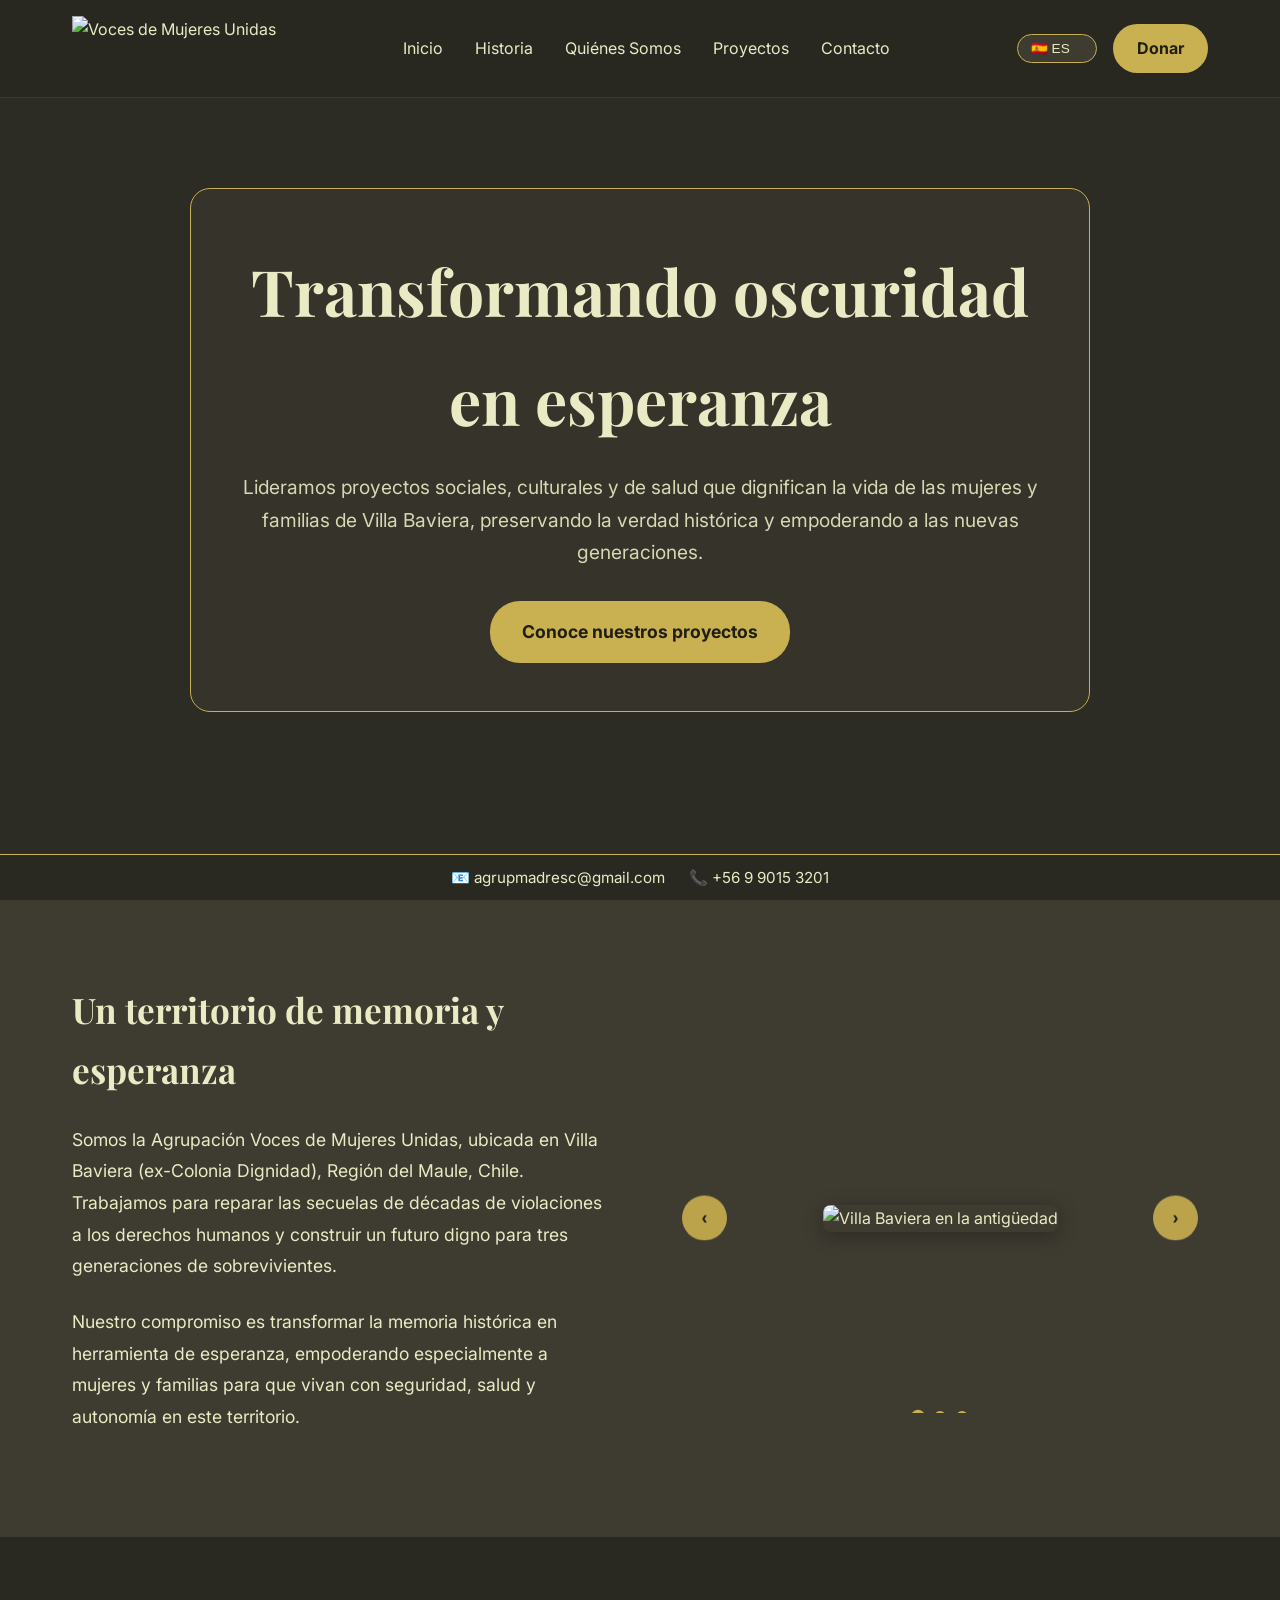
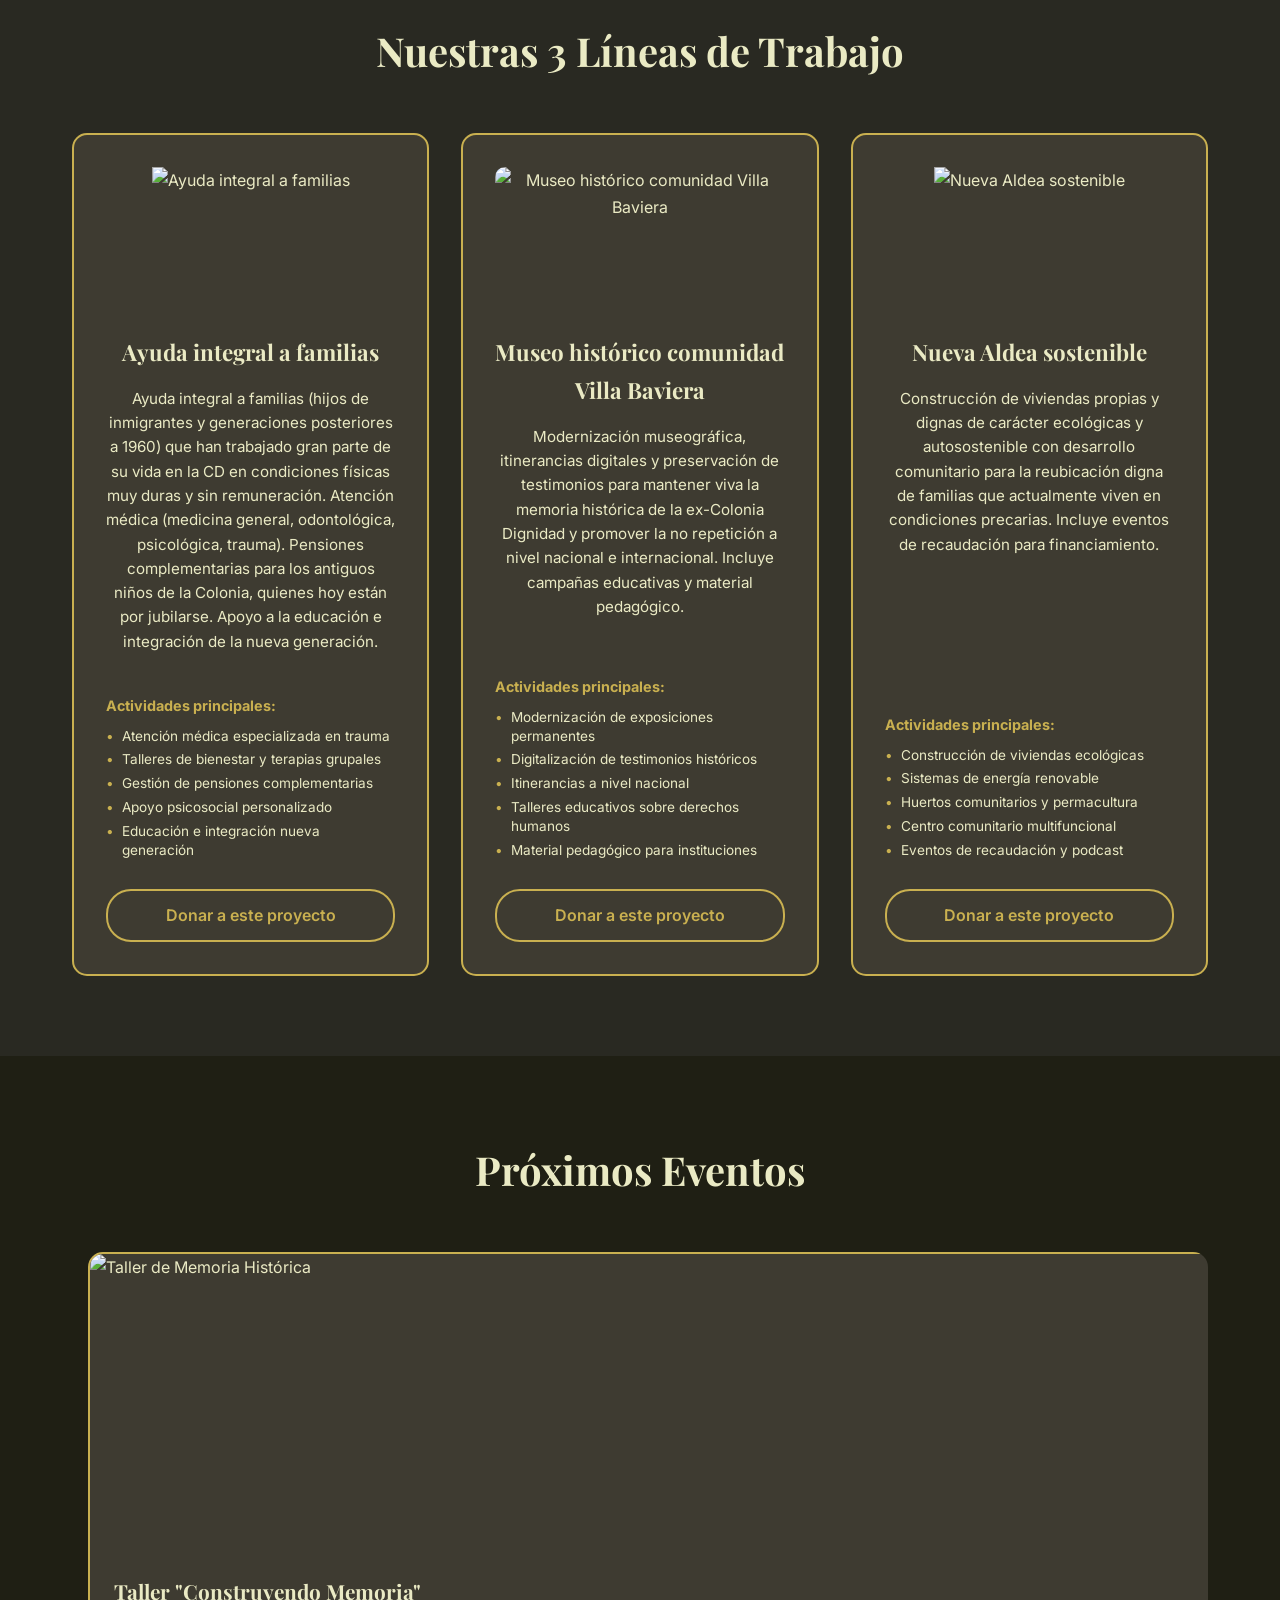
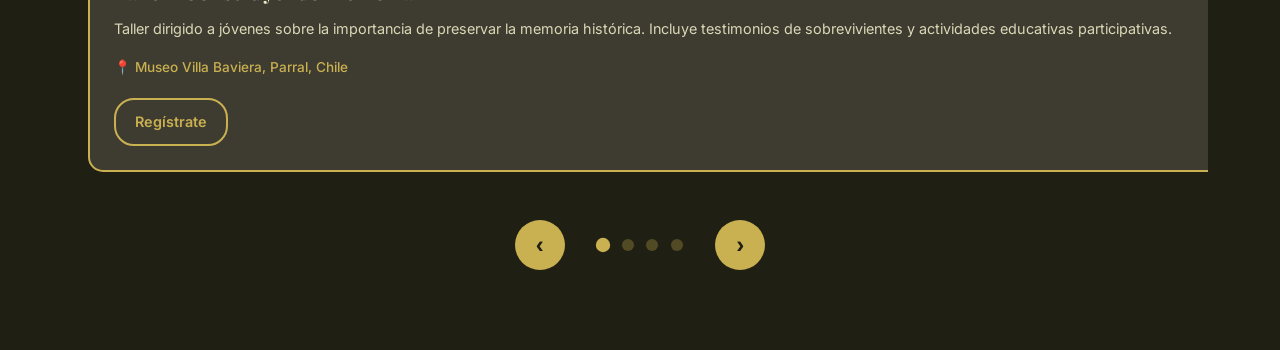
==== index.html @ d62553f4 "Add files via upload" ====
<!DOCTYPE html>
<html lang="es">
<head>
    <meta charset="UTF-8">
    <meta name="viewport" content="width=device-width, initial-scale=1.0">
    <title>Voces de Mujeres Unidas - Transformando oscuridad en esperanza</title>
    
    <!-- Google Fonts - ACTUALIZADO -->
    <link href="https://fonts.googleapis.com/css2?family=Playfair+Display:wght@400;600;700&family=Inter:wght@300;400;500;600;700&display=swap" rel="stylesheet">
    
    <style>
        /* ===== CONFIGURACIÓN DE COLORES DE LA MARCA ===== */
        :root {
            --primary-dark: #292922;
            --secondary-medium: #3E3B31;
            --accent-gold: #C9B050;
            --neutral-light: #EAEAC4;
            --neutral-dark: #1F1F14;
            --text-primary: #EAEAC4;
            --text-dark: #1F1F14;
            --font-heading: 'Playfair Display', serif;
            --font-body: 'Inter', system-ui, -apple-system, Segoe UI, Roboto, 'Helvetica Neue', Arial, sans-serif;
        }

        * {
            margin: 0;
            padding: 0;
            box-sizing: border-box;
        }

        /* ===== SUAVIZADO Y LEGIBILIDAD ===== */
        html {
            scroll-behavior: smooth;
            overflow-x: hidden;
            -webkit-font-smoothing: antialiased;
            -moz-osx-font-smoothing: grayscale;
            text-rendering: optimizeLegibility;
            font-kerning: normal;
        }

        body {
            font-family: var(--font-body);
            line-height: 1.7;
            color: var(--text-primary);
            background-color: var(--primary-dark);
            margin: 0;
            padding: 0;
            overflow-x: hidden;
            overflow-y: auto;
            font-feature-settings: "liga" 1, "calt" 1;
            font-variant-ligatures: common-ligatures contextual;
        }

        /* ===== HEADER FIJO ===== */
        .header {
            position: fixed;
            top: 0;
            left: 0;
            width: 100%;
            background: rgba(41, 41, 34, 0.95);
            backdrop-filter: blur(10px);
            z-index: 1000;
            padding: 1rem 0;
            border-bottom: 1px solid var(--secondary-medium);
        }

        .header-container {
            max-width: 1200px;
            margin: 0 auto;
            display: flex;
            justify-content: space-between;
            align-items: center;
            padding: 0 2rem;
        }

        .header-actions {
            display: flex;
            align-items: center;
            gap: 1rem;
        }

        .logo {
            height: 65px;
            width: auto;
            cursor: pointer;
            transition: transform 0.3s ease;
        }

        .logo:hover {
            transform: scale(1.05);
        }

        /* ===== MENÚ HAMBURGUESA ===== */
        .hamburger {
            display: none;
            background: var(--secondary-medium);
            color: var(--neutral-light);
            border: 1px solid var(--accent-gold);
            border-radius: 8px;
            width: 44px;
            height: 36px;
            font-size: 20px;
            line-height: 1;
            cursor: pointer;
            transition: all 0.3s ease;
        }

        .hamburger:hover {
            background: var(--accent-gold);
            color: var(--neutral-dark);
        }

        .nav-menu {
            display: flex;
            list-style: none;
            gap: 2rem;
        }

        .nav-link {
            color: var(--neutral-light);
            text-decoration: none;
            font-weight: 400;
            transition: color 0.3s ease;
        }

        .nav-link:hover {
            color: var(--accent-gold);
        }

        /* ===== SELECTOR DE IDIOMAS ===== */
        .language-selector {
            position: relative;
        }

        .language-dropdown {
            background: var(--secondary-medium);
            color: var(--neutral-light);
            border: 1px solid var(--accent-gold);
            border-radius: 15px;
            padding: 0.4rem 0.8rem;
            font-size: 0.85rem;
            font-weight: 500;
            cursor: pointer;
            transition: all 0.3s ease;
            appearance: none;
            min-width: 80px;
        }

        .language-dropdown:hover {
            background: var(--accent-gold);
            color: var(--neutral-dark);
        }

        .language-dropdown:focus {
            outline: none;
            box-shadow: 0 0 0 2px rgba(201, 176, 80, 0.3);
        }

        .language-dropdown option {
            background: var(--secondary-medium);
            color: var(--neutral-light);
            padding: 0.5rem;
        }

        .btn-donate {
            background: var(--accent-gold);
            color: var(--neutral-dark);
            padding: 0.7rem 1.5rem;
            border: none;
            border-radius: 25px;
            font-weight: 700;
            cursor: pointer;
            transition: all 0.3s ease;
            text-decoration: none;
            display: inline-block;
        }

        .btn-donate:hover {
            background: #B8A045;
            color: var(--neutral-dark);
            transform: translateY(-2px);
        }

        /* ===== HERO SECTION ===== */
        .hero {
            height: 100vh;
            min-height: 600px;
            background: linear-gradient(rgba(41, 41, 34, 0.3), rgba(41, 41, 34, 0.3)),
                        url('images/Fondo_Hero_Principal.jpg');
            background-size: cover;
            background-position: center;
            background-attachment: scroll;
            background-repeat: no-repeat;
            display: flex;
            align-items: center;
            justify-content: center;
            text-align: center;
            position: static;
            width: 100%;
        }

        .hero::before {
            content: '';
            position: absolute;
            top: 0;
            left: 0;
            right: 0;
            bottom: 0;
            background: rgba(62, 59, 49, 0.2);
            z-index: 1;
        }

        .hero-content {
            max-width: 900px;
            padding: 0 2rem;
            position: relative;
            z-index: 2;
            background: rgba(62, 59, 49, 0.5);
            border-radius: 20px;
            padding: 3rem 2rem;
            backdrop-filter: blur(5px);
            border: 1px solid var(--accent-gold);
        }

        .hero h1 {
            font-family: var(--font-heading);
            font-size: clamp(2.5rem, 6vw, 4rem);
            font-weight: 700;
            margin-bottom: 1rem;
            color: var(--text-primary);
        }

        .hero p {
            font-size: 1.2rem;
            margin-bottom: 2rem;
            opacity: 0.9;
        }

        .btn-primary {
            background: var(--accent-gold);
            color: var(--neutral-dark);
            padding: 1rem 2rem;
            border: none;
            border-radius: 30px;
            font-size: 1.1rem;
            font-weight: 700;
            cursor: pointer;
            transition: all 0.3s ease;
            text-decoration: none;
            display: inline-block;
        }

        .btn-primary:hover {
            background: #B8A045;
            color: var(--neutral-dark);
            transform: translateY(-3px);
        }

        /* ===== SECCIONES GENERALES ===== */
        .section {
            padding: 5rem 0;
            position: relative;
            z-index: 10;
        }

        .about {
            margin-top: 0;
            position: relative;
            z-index: 10;
            background: var(--secondary-medium);
        }

        .container {
            max-width: 1200px;
            margin: 0 auto;
            padding: 0 2rem;
        }

        .section-title {
            font-family: var(--font-heading);
            font-size: 2.5rem;
            text-align: center;
            margin-bottom: 3rem;
            color: var(--text-primary);
        }

        .about-content {
            display: grid;
            grid-template-columns: 1fr 1fr;
            gap: 4rem;
            align-items: center;
        }

        .about-text h2 {
            font-family: var(--font-heading);
            font-size: 2.2rem;
            margin-bottom: 1.5rem;
            color: var(--neutral-light);
        }

        .about-text p {
            font-size: 1.1rem;
            line-height: 1.8;
            margin-bottom: 1.5rem;
            color: var(--neutral-light);
        }

        .about-image {
            border-radius: 15px;
            overflow: hidden;
        }

        .about-image img {
            width: auto;
            max-width: 100%;
            height: auto;
            max-height: 400px;
            object-fit: contain;
            display: block;
            margin: 0 auto;
            transition: opacity 0.2s ease;
        }

        /* ===== CARRUSEL ABOUT - CORREGIDO PARA MOSTRAR IMÁGENES COMPLETAS ===== */
        .about-carousel {
            position: relative;
            border-radius: 15px;
            /* CAMBIO CRÍTICO: Removemos overflow hidden para evitar cortes */
            overflow: visible;
            display: flex;
            align-items: center;
            justify-content: center;
            /* Añadimos altura mínima flexible */
            min-height: 350px;
            /* Añadimos padding para dar espacio a los controles */
            padding: 20px 60px;
        }

        .about-track {
            display: flex;
            width: 300%;
            transition: transform 0.6s ease;
            /* Aseguramos que el track tenga altura suficiente */
            min-height: 350px;
            align-items: center;
        }

        .about-slide {
            flex: 0 0 100%;
            display: flex;
            align-items: center;
            justify-content: center;
            /* Altura flexible para el contenido */
            min-height: 350px;
        }

        .about-slide img {
            width: auto;
            max-width: 100%;
            height: auto;
            /* CAMBIO CRÍTICO: Aumentamos max-height para imágenes más grandes */
            max-height: 500px;
            /* Mantenemos object-fit contain para mostrar imagen completa */
            object-fit: contain;
            display: block;
            margin: 0 auto;
            /* Añadimos sombra sutil para mejor definición */
            box-shadow: 0 4px 20px rgba(0, 0, 0, 0.3);
            border-radius: 8px;
        }

        .about-prev, .about-next {
            position: absolute;
            top: 50%;
            transform: translateY(-50%);
            background: rgba(201, 176, 80, 0.9);
            color: var(--neutral-dark);
            border: none;
            width: 45px;
            height: 45px;
            border-radius: 50%;
            cursor: pointer;
            display: flex;
            align-items: center;
            justify-content: center;
            backdrop-filter: blur(5px);
            font-size: 18px;
            font-weight: 700;
            z-index: 10;
            transition: all 0.3s ease;
        }

        .about-prev:hover, .about-next:hover {
            background: var(--accent-gold);
            transform: translateY(-50%) scale(1.1);
        }

        .about-prev { 
            left: 10px; 
        }
        
        .about-next { 
            right: 10px; 
        }

        .about-dots {
            position: absolute;
            bottom: -10px;
            left: 50%;
            transform: translateX(-50%);
            display: flex;
            gap: 10px;
            z-index: 10;
        }

        .about-dots button {
            width: 12px;
            height: 12px;
            border-radius: 50%;
            border: 2px solid var(--accent-gold);
            background: rgba(255, 255, 255, 0.3);
            cursor: pointer;
            padding: 0;
            transition: all 0.3s ease;
        }

        .about-dots button.active {
            background: var(--accent-gold);
            transform: scale(1.2);
        }

        /* ===== SECCIÓN PROYECTOS - ACTUALIZADA ===== */
        .projects-grid {
            display: grid;
            grid-template-columns: repeat(auto-fit, minmax(350px, 1fr));
            gap: 2rem;
            margin-top: 2rem;
        }

        .project-card {
            background: var(--secondary-medium);
            padding: 2rem;
            border-radius: 15px;
            text-align: center;
            transition: all 0.3s ease;
            border: 2px solid var(--accent-gold);
            position: relative;
            display: flex;
            flex-direction: column;
        }

        .project-card:hover {
            transform: translateY(-5px);
            background: var(--accent-gold);
            color: var(--neutral-dark);
        }

        .project-icon {
            width: 100%;
            height: 150px;
            margin-bottom: 1rem;
            border-radius: 10px;
            overflow: hidden;
            transition: transform 0.3s ease;
        }

        .project-icon img {
            width: 100%;
            height: 100%;
            object-fit: cover;
            transition: transform 0.3s ease;
        }

        .project-card:hover .project-icon img {
            transform: scale(1.1);
        }

        .project-card h3 {
            font-family: var(--font-heading);
            font-size: 1.4rem;
            margin-bottom: 1rem;
            color: var(--neutral-light);
            transition: color 0.3s ease;
        }

        .project-card:hover h3 {
            color: var(--neutral-dark);
        }

        .project-card p {
            font-size: 0.95rem;
            line-height: 1.6;
            color: var(--neutral-light);
            transition: color 0.3s ease;
            margin-bottom: 1.5rem;
            flex-grow: 1;
        }

        .project-card:hover p {
            color: var(--neutral-dark);
        }

        /* ===== NÚMEROS DE IMPACTO ===== */
        .project-stats {
            display: grid;
            grid-template-columns: repeat(2, 1fr);
            gap: 1rem;
            margin: 1.5rem 0;
            padding: 1rem;
            background: rgba(201, 176, 80, 0.1);
            border-radius: 10px;
            border: 1px solid rgba(201, 176, 80, 0.3);
        }

        .project-card:hover .project-stats {
            background: rgba(31, 31, 20, 0.1);
            border-color: var(--neutral-dark);
        }

        .stat-item {
            text-align: center;
        }

        .stat-number {
            font-family: var(--font-heading);
            font-size: 1.8rem;
            font-weight: 700;
            color: var(--accent-gold);
            display: block;
            transition: color 0.3s ease;
        }

        .project-card:hover .stat-number {
            color: var(--neutral-dark);
        }

        .stat-label {
            font-size: 0.8rem;
            opacity: 0.9;
            margin-top: 0.2rem;
            transition: color 0.3s ease;
        }

        .project-card:hover .stat-label {
            color: var(--neutral-dark);
        }

        /* ===== ACTIVIDADES PRINCIPALES ===== */
        .project-activities {
            margin: 1rem 0 1.5rem 0;
            text-align: left;
        }

        .activities-title {
            font-weight: 700;
            font-size: 0.9rem;
            color: var(--accent-gold);
            margin-bottom: 0.5rem;
            transition: color 0.3s ease;
        }

        .project-card:hover .activities-title {
            color: var(--neutral-dark);
        }

        .activities-list {
            list-style: none;
            padding: 0;
        }

        .activities-list li {
            font-size: 0.85rem;
            margin-bottom: 0.3rem;
            padding-left: 1rem;
            position: relative;
            line-height: 1.4;
            transition: color 0.3s ease;
        }

        .activities-list li::before {
            content: "•";
            color: var(--accent-gold);
            position: absolute;
            left: 0;
            transition: color 0.3s ease;
        }

        .project-card:hover .activities-list li::before {
            color: var(--neutral-dark);
        }

        .project-card:hover .activities-list li {
            color: var(--neutral-dark);
        }

        .project-donate {
            background: transparent;
            border: 2px solid var(--accent-gold);
            color: var(--accent-gold);
            padding: 0.7rem 1.5rem;
            border-radius: 25px;
            font-weight: 600;
            cursor: pointer;
            transition: all 0.3s ease;
            text-decoration: none;
            display: inline-block;
            margin-top: auto;
        }

        .project-card:hover .project-donate {
            background: var(--neutral-dark);
            border-color: var(--neutral-dark);
            color: var(--neutral-light);
        }

        /* ===== SECCIÓN PRÓXIMOS EVENTOS ===== */
        .events {
            background: var(--neutral-dark);
            position: relative;
            overflow: hidden;
        }

        .events-carousel {
            position: relative;
            max-width: 100%;
            overflow: hidden;
            border-radius: 15px;
        }

        .events-track {
            display: flex;
            transition: transform 0.5s ease;
            width: 400%;
        }

        .event-card {
            flex: 0 0 25%;
            background: var(--secondary-medium);
            margin: 0 1rem;
            border-radius: 15px;
            overflow: hidden;
            border: 2px solid var(--accent-gold);
            transition: all 0.3s ease;
        }

        .event-card:hover {
            transform: translateY(-5px);
            box-shadow: 0 10px 30px rgba(201, 176, 80, 0.3);
        }

        .event-image {
            height: 300px;
            overflow: hidden;
            position: relative;
        }

        .event-image img {
            width: 100%;
            height: 100%;
            object-fit: cover;
            transition: transform 0.3s ease;
        }

        .event-card:hover .event-image img {
            transform: scale(1.05);
        }

        .event-content {
            padding: 1.5rem;
        }

        .event-date {
            background: var(--accent-gold);
            color: var(--neutral-dark);
            padding: 0.3rem 0.8rem;
            border-radius: 20px;
            font-size: 0.8rem;
            font-weight: 600;
            display: none;
            margin-bottom: 1rem;
        }

        .event-title {
            font-family: var(--font-heading);
            font-size: 1.3rem;
            color: var(--neutral-light);
            margin-bottom: 0.8rem;
            line-height: 1.3;
        }

        .event-description {
            font-size: 0.9rem;
            color: var(--neutral-light);
            line-height: 1.5;
            margin-bottom: 1rem;
            opacity: 0.9;
        }

        .event-location {
            font-size: 0.85rem;
            color: var(--accent-gold);
            margin-bottom: 1.2rem;
            font-weight: 500;
        }

        .btn-secondary {
            background: transparent;
            border: 2px solid var(--accent-gold);
            color: var(--accent-gold);
            padding: 0.6rem 1.2rem;
            border-radius: 20px;
            font-size: 0.9rem;
            font-weight: 600;
            cursor: pointer;
            transition: all 0.3s ease;
            text-decoration: none;
            display: inline-block;
        }

        .btn-secondary:hover {
            background: var(--accent-gold);
            color: var(--neutral-dark);
        }

        /* ===== CONTROLES DEL CARRUSEL ===== */
        .carousel-controls {
            display: flex;
            align-items: center;
            justify-content: center;
            gap: 2rem;
            margin-top: 3rem;
        }

        .carousel-btn {
            background: var(--accent-gold);
            color: var(--neutral-dark);
            border: none;
            border-radius: 50%;
            width: 50px;
            height: 50px;
            font-size: 1.5rem;
            font-weight: 700;
            cursor: pointer;
            transition: all 0.3s ease;
            display: flex;
            align-items: center;
            justify-content: center;
        }

        .carousel-btn:hover {
            background: #B8A045;
            transform: scale(1.1);
        }

        .carousel-indicators {
            display: flex;
            gap: 0.8rem;
        }

        .indicator {
            width: 12px;
            height: 12px;
            border-radius: 50%;
            background: rgba(201, 176, 80, 0.3);
            cursor: pointer;
            transition: all 0.3s ease;
        }

        .indicator.active {
            background: var(--accent-gold);
            transform: scale(1.2);
        }

        /* ===== RESPONSIVE - ACTUALIZADO PARA CARRUSEL MEJORADO ===== */
        @media (max-width: 768px) {
            .header-container {
                padding: 0 .75rem;
                gap: .5rem;
                justify-content: space-between;
            }

            .logo {
                margin-left: 6px;
                height: 58px;
            }

            .hamburger {
                display: inline-flex;
                align-items: center;
                justify-content: center;
                width: 38px;
                height: 32px;
                font-size: 18px;
            }

            .nav-menu {
                display: none;
                position: absolute;
                top: 64px;
                left: 0;
                width: 100%;
                background: rgba(41,41,34,.98);
                border-bottom: 1px solid var(--secondary-medium);
                padding: .5rem .75rem;
                flex-direction: column;
                gap: .25rem;
                z-index: 999;
            }

            .nav-menu.open {
                display: flex;
            }

            /* Reordenar: nav → logo → acciones */
            .header-container > nav {
                order: 1;
            }

            .header-container > .logo {
                order: 2;
            }

            .header-container > .header-actions {
                order: 3;
                margin-left: auto;
            }

            .hero {
                height: 80vh;
                min-height: 500px;
                background-attachment: scroll;
            }

            .hero-content {
                padding: 2rem 1.5rem;
                margin: 0 1rem;
            }

            .hero h1 {
                font-size: 2.5rem;
            }

            .hero p {
                font-size: 1rem;
            }

            .about-content {
                grid-template-columns: 1fr;
                gap: 2rem;
            }

            /* MEJORAS ESPECÍFICAS PARA CARRUSEL MÓVIL */
            .about-carousel {
                padding: 15px 50px;
                min-height: 300px;
            }

            .about-track {
                min-height: 300px;
            }

            .about-slide {
                min-height: 300px;
            }

            .about-slide img {
                max-height: 350px;
            }

            .about-prev, .about-next {
                width: 40px;
                height: 40px;
                font-size: 16px;
            }

            .about-image img {
                height: auto;
                max-height: 300px;
                object-fit: contain;
            }

            .section-title {
                font-size: 2rem;
            }

            .container {
                padding: 0 1rem;
            }

            .projects-grid {
                grid-template-columns: 1fr;
            }

            .project-stats {
                grid-template-columns: 1fr;
            }

            /* Eventos móvil */
            .events-track {
                width: 100%;
            }

            .event-card {
                flex: 0 0 100%;
                margin: 0;
            }

            .event-image {
                height: 250px;
            }
        }

        @media (max-width: 480px) {
            .hero {
                height: 80vh;
            }

            .hero h1 {
                font-size: 2rem;
            }

            .hero p {
                font-size: 1rem;
            }

            .section {
                padding: 3rem 0;
            }

            .projects-grid {
                grid-template-columns: 1fr;
            }

            .project-stats {
                grid-template-columns: 1fr;
            }

            /* CARRUSEL MÓVIL PEQUEÑO */
            .about-carousel {
                padding: 10px 35px;
                min-height: 250px;
            }

            .about-track {
                min-height: 250px;
            }

            .about-slide {
                min-height: 250px;
            }

            .about-slide img {
                max-height: 280px;
            }

            .about-prev, .about-next {
                width: 35px;
                height: 35px;
                font-size: 14px;
            }

            .event-image {
                height: 200px;
            }
        }

        /* ===== ANIMACIONES ===== */
        @keyframes fadeInUp {
            from {
                opacity: 0;
                transform: translateY(30px);
            }
            to {
                opacity: 1;
                transform: translateY(0);
            }
        }

        .fade-in-up {
            animation: fadeInUp 0.8s ease-out;
        }

        .hero {
            z-index: 1;
        }

        .section {
            z-index: 10;
        }

        /* ===== CONTACT BAR ===== */
        .contact-bar {
            position: fixed;
            bottom: 0;
            left: 0;
            right: 0;
            background: rgba(41, 41, 34, 0.98);
            border-top: 1px solid var(--accent-gold);
            padding: 0.6rem 1rem;
            z-index: 2000;
            display: flex;
            align-items: center;
            justify-content: center;
            gap: 1.5rem;
            font-size: 0.95rem;
        }

        .contact-bar a {
            color: var(--neutral-light);
            text-decoration: none;
        }

        .contact-bar a:hover {
            color: var(--accent-gold);
            text-decoration: underline;
        }

        @media (max-width: 480px) {
            .contact-bar {
                flex-direction: column;
                gap: 0.25rem;
                padding: 0.5rem 0.75rem;
            }
        }
    </style>
</head>

<body>
    <!-- ===== HEADER ===== -->
    <header class="header">
        <div class="header-container">
            <img src="images/logo1.jpeg" alt="Voces de Mujeres Unidas" class="logo" onclick="window.location.href='index.html'">
            
            <nav>
                <button class="hamburger" id="hamburgerBtn" aria-label="Abrir menú">☰</button>
                <ul class="nav-menu" id="navMenu">
                    <li><a href="#inicio" class="nav-link" id="nav-inicio">Inicio</a></li>
                    <li><a href="nuestra-historia.html" class="nav-link" id="nav-historia">Historia</a></li>
                    <li><a href="quienes_somos.html" class="nav-link" id="nav-quienes">Quiénes Somos</a></li>
                    <li><a href="proyectos.html" class="nav-link" id="nav-proyectos">Proyectos</a></li>
                    <li style="display: none;"><a href="transparencia.html" class="nav-link" id="nav-transparencia">Transparencia</a></li>
                    <li><a href="contacto.html" class="nav-link" id="nav-contacto">Contacto</a></li>
                </ul>
            </nav>
            
            <div class="header-actions">
                <div class="language-selector">
                    <select id="languageSelect" class="language-dropdown">
                        <option value="es" selected>🇪🇸 ES</option>
                        <option value="en">🇺🇸 EN</option>
                        <option value="de">🇩🇪 DE</option>
                    </select>
                </div>
                <a href="#donar" class="btn-donate" id="btn-donar-header" onclick="event.preventDefault(); window.open('https://www.paypal.com/donate/?hosted_button_id=QHFGQRJQQG8YU','_blank','noopener');">Donar</a>
            </div>
        </div>
    </header>

    <!-- ===== HERO SECTION ===== -->
    <section id="inicio" class="hero">
        <div class="hero-content">
            <h1 id="hero-title">Transformando oscuridad en esperanza</h1>
            <p id="hero-subtitle">Lideramos proyectos sociales, culturales y de salud que dignifican la vida de las mujeres y familias de Villa Baviera, preservando la verdad histórica y empoderando a las nuevas generaciones.</p>
            <a href="proyectos.html" class="btn-primary" id="hero-button">Conoce nuestros proyectos</a>
        </div>
    </section>

    <!-- ===== SECCIÓN PRESENTACIÓN ===== -->
    <section id="historia" class="section about">
        <div class="container">
            <div class="about-content">
                <div class="about-text">
                    <h2 id="about-title">Un territorio de memoria y esperanza</h2>
                    <p id="about-text-1">Somos la Agrupación Voces de Mujeres Unidas, ubicada en Villa Baviera (ex-Colonia Dignidad), Región del Maule, Chile. Trabajamos para reparar las secuelas de décadas de violaciones a los derechos humanos y construir un futuro digno para tres generaciones de sobrevivientes.</p>
                    <p id="about-text-2">Nuestro compromiso es transformar la memoria histórica en herramienta de esperanza, empoderando especialmente a mujeres y familias para que vivan con seguridad, salud y autonomía en este territorio.</p>
                </div>
                <div class="about-image">
                    <div class="about-carousel" aria-roledescription="carousel" aria-label="Galería Villa Baviera">
                        <div class="about-track" id="aboutTrack">
                            <div class="about-slide">
                                <img src="images/Fondo_About_VillaBaviera_01.jpg" alt="Villa Baviera en la antigüedad" />
                            </div>
                            <div class="about-slide">
                                <img src="images/Fondo_About_VillaBaviera_02.jpg" alt="Terreno de Villa Baviera" />
                            </div>
                            <div class="about-slide">
                                <img src="images/Fondo_About_VillaBaviera.jpg" alt="Villa Baviera en la actualidad" />
                            </div>
                        </div>
                        <button class="about-prev" id="aboutPrev" aria-label="Imagen anterior">‹</button>
                        <button class="about-next" id="aboutNext" aria-label="Imagen siguiente">›</button>
                        <div class="about-dots" id="aboutDots" aria-hidden="true"></div>
                    </div>
                </div>
            </div>
        </div>
    </section>

    <!-- ===== SECCIÓN PROYECTOS (3 LÍNEAS PRINCIPALES) - ACTUALIZADA ===== -->
    <section id="proyectos" class="section">
        <div class="container">
            <h2 class="section-title" id="projects-title">Nuestras 3 Líneas de Trabajo</h2>
            <div class="projects-grid">
                <!-- PROYECTO 1: Ayuda integral a familias -->
                <div class="project-card">
                    <div class="project-icon">
                        <img src="images/Programa_Derechos_Salud.jpg" alt="Ayuda integral a familias" />
                    </div>
                    <h3 id="project-1-title">Ayuda integral a familias</h3>
                    <p id="project-1-text">Ayuda integral a familias (hijos de inmigrantes y generaciones posteriores a 1960) que han trabajado gran parte de su vida en la CD en condiciones físicas muy duras y sin remuneración. Atención médica (medicina general, odontológica, psicológica, trauma). Pensiones complementarias para los antiguos niños de la Colonia, quienes hoy están por jubilarse. Apoyo a la educación e integración de la nueva generación.</p>
                    
                    
                    
                    <!-- Actividades principales -->
                    <div class="project-activities">
                        <div class="activities-title" id="activities-title-1">Actividades principales:</div>
                        <ul class="activities-list">
                            <li id="activity-1-1">Atención médica especializada en trauma</li>
                            <li id="activity-1-2">Talleres de bienestar y terapias grupales</li>
                            <li id="activity-1-3">Gestión de pensiones complementarias</li>
                            <li id="activity-1-4">Apoyo psicosocial personalizado</li>
                            <li id="activity-1-5">Educación e integración nueva generación</li>
                        </ul>
                    </div>
                    
                    <a href="#" class="project-donate" id="project-1-btn">Donar a este proyecto</a>
                </div>
                
                <!-- PROYECTO 2: Museo histórico -->
                <div class="project-card">
                    <div class="project-icon">
                        <img src="images/Museo_Memoria.jpg" alt="Museo histórico comunidad Villa Baviera" />
                    </div>
                    <h3 id="project-2-title">Museo histórico comunidad Villa Baviera</h3>
                    <p id="project-2-text">Modernización museográfica, itinerancias digitales y preservación de testimonios para mantener viva la memoria histórica de la ex-Colonia Dignidad y promover la no repetición a nivel nacional e internacional. Incluye campañas educativas y material pedagógico.</p>
                    
                    
                    
                    <!-- Actividades principales -->
                    <div class="project-activities">
                        <div class="activities-title" id="activities-title-2">Actividades principales:</div>
                        <ul class="activities-list">
                            <li id="activity-2-1">Modernización de exposiciones permanentes</li>
                            <li id="activity-2-2">Digitalización de testimonios históricos</li>
                            <li id="activity-2-3">Itinerancias a nivel nacional</li>
                            <li id="activity-2-4">Talleres educativos sobre derechos humanos</li>
                            <li id="activity-2-5">Material pedagógico para instituciones</li>
                        </ul>
                    </div>
                    
                    <a href="#" class="project-donate" id="project-2-btn">Donar a este proyecto</a>
                </div>
                
                <!-- PROYECTO 3: Nueva Aldea sostenible -->
                <div class="project-card">
                    <div class="project-icon">
                        <img src="images/Nueva_Aldea.jpg" alt="Nueva Aldea sostenible" />
                    </div>
                    <h3 id="project-3-title">Nueva Aldea sostenible</h3>
                    <p id="project-3-text">Construcción de viviendas propias y dignas de carácter ecológicas y autosostenible con desarrollo comunitario para la reubicación digna de familias que actualmente viven en condiciones precarias. Incluye eventos de recaudación para financiamiento.</p>
                    
                    
                    
                    <!-- Actividades principales -->
                    <div class="project-activities">
                        <div class="activities-title" id="activities-title-3">Actividades principales:</div>
                        <ul class="activities-list">
                            <li id="activity-3-1">Construcción de viviendas ecológicas</li>
                            <li id="activity-3-2">Sistemas de energía renovable</li>
                            <li id="activity-3-3">Huertos comunitarios y permacultura</li>
                            <li id="activity-3-4">Centro comunitario multifuncional</li>
                            <li id="activity-3-5">Eventos de recaudación y podcast</li>
                        </ul>
                    </div>
                    
                    <a href="#" class="project-donate" id="project-3-btn">Donar a este proyecto</a>
                </div>
            </div>
        </div>
    </section>

    <!-- ===== SECCIÓN PRÓXIMOS EVENTOS ===== -->
    <section id="eventos" class="section events">
        <div class="container">
            <h2 class="section-title" id="events-title">Próximos Eventos</h2>
            <div class="events-carousel">
                <div class="events-track" id="eventsTrack">
                    <!-- Evento 1 -->
                    <div class="event-card">
                        <div class="event-image">
                            <img src="images/Inicio_Evento_Taller_Memoria.jpg" alt="Taller de Memoria Histórica" />
                        </div>
                        <div class="event-content">
                            <div class="event-date" id="event-1-date">5 Sep 2025, 10:00 a.m. - 4:00 p.m.</div>
                            <h3 class="event-title" id="event-1-title">Taller "Construyendo Memoria"</h3>
                            <p class="event-description" id="event-1-description">Taller dirigido a jóvenes sobre la importancia de preservar la memoria histórica. Incluye testimonios de sobrevivientes y actividades educativas participativas.</p>
                            <p class="event-location" id="event-1-location">📍 Museo Villa Baviera, Parral, Chile</p>
                            <a href="#registro" class="btn-secondary" id="event-1-btn">Regístrate</a>
                        </div>
                    </div>
                    
                    <!-- Evento 2 -->
                    <div class="event-card">
                        <div class="event-image">
                            <img src="images/Inicio_Evento_Operativo_Salud.jpg" alt="Operativo de Salud" />
                        </div>
                        <div class="event-content">
                            <div class="event-date" id="event-2-date">12 Sep 2025, 9:00 a.m. - 5:00 p.m.</div>
                            <h3 class="event-title" id="event-2-title">Operativo Médico Integral</h3>
                            <p class="event-description" id="event-2-description">Jornada de atención médica gratuita especializada en trauma, salud mental y medicina general para sobrevivientes y sus familias.</p>
                            <p class="event-location" id="event-2-location">📍 Centro Comunitario Villa Baviera</p>
                            <a href="#registro" class="btn-secondary" id="event-2-btn">Regístrate</a>
                        </div>
                    </div>
                    
                    <!-- Evento 3 -->
                    <div class="event-card">
                        <div class="event-image">
                            <img src="images/Inicio_Evento_Feria_Benefica.jpg" alt="Feria Benéfica Voces de Esperanza" />
                        </div>
                        <div class="event-content">
                            <div class="event-date" id="event-3-date">20 Sep 2025, 2:00 p.m. - 6:00 p.m.</div>
                            <h3 class="event-title" id="event-3-title">Feria Benéfica "Voces de Esperanza"</h3>
                            <p class="event-description" id="event-3-description">Evento comunitario con productos locales, artesanías, música y testimonios. Los fondos recaudados apoyan el proyecto Nueva Aldea Sostenible.</p>
                            <p class="event-location" id="event-3-location">📍 Plaza Central Villa Baviera, Parral, Chile</p>
                            <a href="#registro" class="btn-secondary" id="event-3-btn">Próximamente</a>
                        </div>
                    </div>
                    
                    <!-- Evento 4 -->
                    <div class="event-card">
                        <div class="event-image">
                            <img src="images/Inicio_Evento_Podcast_Vivo.jpg" alt="Podcast en Vivo" />
                        </div>
                        <div class="event-content">
                            <div class="event-date" id="event-4-date">15 Oct 2025, 7:00 p.m. - 8:30 p.m.</div>
                            <h3 class="event-title" id="event-4-title">Podcast "Voces desde el Lago" en Vivo</h3>
                            <p class="event-description" id="event-4-description">Episodio especial transmitido en vivo con testimonios de sobrevivientes y expertos en derechos humanos.</p>
                            <p class="event-location" id="event-4-location">📍 Transmisión online y presencial en el Museo</p>
                            <a href="#registro" class="btn-secondary" id="event-4-btn">Regístrate</a>
                        </div>
                    </div>
                </div>
                
                <!-- Controles del carrusel -->
                <div class="carousel-controls">
                    <button class="carousel-btn" id="prevBtn">‹</button>
                    <div class="carousel-indicators" id="indicators"></div>
                    <button class="carousel-btn" id="nextBtn">›</button>
                </div>
            </div>
        </div>
    </section>

    <script>
        // ===== TRADUCCIONES COMPLETAS =====
        const translations = {
            es: {
                inicio: "Inicio",
                historia: "Historia",
                quienesSomos: "Quiénes Somos",
                proyectos: "Proyectos",
                transparencia: "Transparencia",
                contacto: "Contacto",
                donar: "Donar",
                heroTitle: "Transformando oscuridad en esperanza",
                heroSubtitle: "Lideramos proyectos sociales, culturales y de salud que dignifican la vida de las mujeres y familias de Villa Baviera, preservando la verdad histórica y empoderando a las nuevas generaciones.",
                heroButton: "Conoce nuestros proyectos",
                aboutTitle: "Un territorio de memoria y esperanza",
                aboutText1: "Somos la Agrupación Voces de Mujeres Unidas, ubicada en Villa Baviera (ex-Colonia Dignidad), Región del Maule, Chile. Trabajamos para reparar las secuelas de décadas de violaciones a los derechos humanos y construir un futuro digno para tres generaciones de sobrevivientes.",
                aboutText2: "Nuestro compromiso es transformar la memoria histórica en herramienta de esperanza, empoderando especialmente a mujeres y familias para que vivan con seguridad, salud y autonomía en este territorio.",
                projectsTitle: "Nuestras 3 Líneas de Trabajo",
                project1Title: "Ayuda integral a familias",
                project1Text: "Ayuda integral a familias (hijos de inmigrantes y generaciones posteriores a 1960) que han trabajado gran parte de su vida en la CD en condiciones físicas muy duras y sin remuneración. Atención médica (medicina general, odontológica, psicológica, trauma). Pensiones complementarias para los antiguos niños de la Colonia, quienes hoy están por jubilarse. Apoyo a la educación e integración de la nueva generación.",
                project1Btn: "Donar a este proyecto",
                project2Title: "Museo histórico comunidad Villa Baviera",
                project2Text: "Modernización museográfica, itinerancias digitales y preservación de testimonios para mantener viva la memoria histórica de la ex-Colonia Dignidad y promover la no repetición a nivel nacional e internacional. Incluye campañas educativas y material pedagógico.",
                project2Btn: "Donar a este proyecto",
                project3Title: "Nueva Aldea sostenible",
                project3Text: "Construcción de viviendas propias y dignas de carácter ecológicas y autosostenible con desarrollo comunitario para la reubicación digna de familias que actualmente viven en condiciones precarias. Incluye eventos de recaudación para financiamiento.",
                project3Btn: "Donar a este proyecto",
                statFamilies: "Familias Atendidas",
                statMedical: "Operativos Médicos (en proceso)",
                statVisitors: "Visitantes 2024",
                statTestimonies: "Testimonios Digitalizados",
                statHouses: "Viviendas Planificadas",
                statBenefited: "Familias Beneficiadas",
                activitiesTitle1: "Actividades principales:",
                activitiesTitle2: "Actividades principales:",
                activitiesTitle3: "Actividades principales:",
                activity11: "Atención médica especializada en trauma",
                activity12: "Talleres de bienestar y terapias grupales",
                activity13: "Gestión de pensiones complementarias",
                activity14: "Apoyo psicosocial personalizado",
                activity15: "Educación e integración nueva generación",
                activity21: "Modernización de exposiciones permanentes",
                activity22: "Digitalización de testimonios históricos",
                activity23: "Itinerancias a nivel nacional",
                activity24: "Talleres educativos sobre derechos humanos",
                activity25: "Material pedagógico para instituciones",
                activity31: "Construcción de viviendas ecológicas",
                activity32: "Sistemas de energía renovable",
                activity33: "Huertos comunitarios y permacultura",
                activity34: "Centro comunitario multifuncional",
                activity35: "Eventos de recaudación y podcast",
                eventsTitle: "Próximos Eventos",
                event1Title: "Taller \"Construyendo Memoria\"",
                event1Description: "Taller dirigido a jóvenes sobre la importancia de preservar la memoria histórica. Incluye testimonios de sobrevivientes y actividades educativas participativas.",
                event1Location: "📍 Museo Villa Baviera, Parral, Chile",
                event1Btn: "Regístrate",
                event2Title: "Operativo Médico Integral",
                event2Description: "Jornada de atención médica gratuita especializada en trauma, salud mental y medicina general para sobrevivientes y sus familias.",
                event2Location: "📍 Centro Comunitario Villa Baviera",
                event2Btn: "Regístrate",
                event3Title: "Feria Benéfica \"Voces de Esperanza\"",
                event3Description: "Evento comunitario con productos locales, artesanías, música y testimonios. Los fondos recaudados apoyan el proyecto Nueva Aldea Sostenible.",
                event3Location: "📍 Plaza Central Villa Baviera, Parral, Chile",
                event3Btn: "Próximamente",
                event4Title: "Podcast \"Voces desde el Lago\" en Vivo",
                event4Description: "Episodio especial transmitido en vivo con testimonios de sobrevivientes y expertos en derechos humanos.",
                event4Location: "📍 Transmisión online y presencial en el Museo",
                event4Btn: "Regístrate"
            },
            
            en: {
                inicio: "Home",
                historia: "History",
                quienesSomos: "About Us",
                proyectos: "Projects",
                transparencia: "Transparency",
                contacto: "Contact",
                donar: "Donate",
                heroTitle: "Transforming darkness into hope",
                heroSubtitle: "We lead social, cultural and health projects that dignify the lives of women and families in Villa Baviera, preserving historical truth and empowering new generations.",
                heroButton: "Learn about our projects",
                aboutTitle: "A territory of memory and hope",
                aboutText1: "We are the Association Voices of United Women, located in Villa Baviera (former Colonia Dignidad), Maule Region, Chile. We work to repair the aftermath of decades of human rights violations and build a dignified future for three generations of survivors.",
                aboutText2: "Our commitment is to transform historical memory into a tool of hope, especially empowering women and families to live with security, health and autonomy in this territory.",
                projectsTitle: "Our 3 Lines of Work",
                project1Title: "Comprehensive family assistance",
                project1Text: "Comprehensive assistance to families (children of immigrants and generations after 1960) who have worked most of their lives in the CD under very harsh physical conditions and without remuneration. Medical care (general medicine, dental, psychological, trauma). Complementary pensions for former Colony children, who are now about to retire. Support for education and integration of the new generation.",
                project1Btn: "Donate to this project",
                project2Title: "Villa Baviera Historical Community Museum",
                project2Text: "Museographic modernization, digital touring exhibitions and preservation of testimonies to keep historical memory alive and promote non-repetition at national and international levels. Includes educational campaigns and pedagogical material.",
                project2Btn: "Donate to this project",
                project3Title: "New sustainable village",
                project3Text: "Construction of own and dignified ecological and self-sustainable housing with community development for the dignified relocation of families currently living in precarious conditions. Includes fundraising events for financing.",
                project3Btn: "Donate to this project",
                statFamilies: "Families Served",
                statMedical: "Medical Operations (in process)",
                statVisitors: "Visitors 2024",
                statTestimonies: "Digitized Testimonies",
                statHouses: "Houses Planned",
                statBenefited: "Benefited Families",
                activitiesTitle1: "Main activities:",
                activitiesTitle2: "Main activities:",
                activitiesTitle3: "Main activities:",
                activity11: "Specialized medical care for trauma",
                activity12: "Wellness workshops and group therapies",
                activity13: "Management of complementary pensions",
                activity14: "Personalized psychosocial support",
                activity15: "Education and integration of new generation",
                activity21: "Modernization of permanent exhibitions",
                activity22: "Digitization of historical testimonies",
                activity23: "National touring exhibitions",
                activity24: "Educational workshops on human rights",
                activity25: "Pedagogical material for institutions",
                activity31: "Construction of ecological housing",
                activity32: "Renewable energy systems",
                activity33: "Community gardens and permaculture",
                activity34: "Multifunctional community center",
                activity35: "Fundraising events and podcast",
                eventsTitle: "Upcoming Events",
                event1Title: "Workshop \"Building Memory\"",
                event1Description: "Workshop aimed at young people about the importance of preserving historical memory. Includes testimonies from survivors and participatory educational activities.",
                event1Location: "📍 Villa Baviera Museum, Parral, Chile",
                event1Btn: "Register",
                event2Title: "Comprehensive Medical Operation",
                event2Description: "Day of free medical care specialized in trauma, mental health and general medicine for survivors and their families.",
                event2Location: "📍 Villa Baviera Community Center",
                event2Btn: "Register",
                event3Title: "Charity Fair \"Voices of Hope\"",
                event3Description: "Community event with local products, crafts, music and testimonies. Funds raised support the New Sustainable Village project.",
                event3Location: "📍 Villa Baviera Central Plaza, Parral, Chile",
                event3Btn: "Coming Soon",
                event4Title: "Live Podcast \"Voices from the Lake\"",
                event4Description: "Special episode broadcast live with testimonies from survivors and human rights experts.",
                event4Location: "📍 Online and in-person broadcast at the Museum",
                event4Btn: "Register"
            },
            
            de: {
                inicio: "Startseite",
                historia: "Geschichte",
                quienesSomos: "Wer wir sind",
                proyectos: "Projekte",
                transparencia: "Transparenz",
                contacto: "Kontakt",
                donar: "Spenden",
                heroTitle: "Dunkelheit in Hoffnung verwandeln",
                heroSubtitle: "Wir führen soziale, kulturelle und gesundheitliche Projekte durch, die das Leben von Frauen und Familien in Villa Baviera würdigen, die historische Wahrheit bewahren und neue Generationen stärken.",
                heroButton: "Lernen Sie unsere Projekte kennen",
                aboutTitle: "Ein Gebiet der Erinnerung und der Hoffnung",
                aboutText1: "Wir sind der Verein „Stimme der Vereinigten Frauen\" mit Sitz in Villa Baviera (ehemals Colonia Dignidad), Region Maule, Chile. Wir arbeiten daran, die Folgen der jahrzehntelangen Menschenrechtsverletzungen zu beseitigen und eine würdige Zukunft für drei Generationen von Überlebenden aufzubauen.",
                aboutText2: "Unser Ziel ist es, die Erinnerung an die Geschichte in ein Instrument der Hoffnung umzuwandeln und insbesondere Frauen und Familien zu befähigen, in diesem Gebiet in Sicherheit, Gesundheit und Autonomie zu leben.",
                projectsTitle: "Unsere drei Tätigkeitsbereiche",
                project1Title: "Umfassende Hilfe für Familien",
                project1Text: "Umfassende Hilfe für Familien (Kinder von Einwanderern und Generationen nach 1960), die den größten Teil ihres Lebens in der CD unter sehr harten körperlichen Bedingungen und ohne Entlohnung gearbeitet haben. Medizinische Versorgung (Allgemeinmedizin, Zahnmedizin, Psychologie, Trauma). Zusatzrenten für ehemalige Koloniekinder, die jetzt kurz vor der Rente stehen. Unterstützung für Bildung und Integration der neuen Generation.",
                project1Btn: "Spenden Sie für dieses Projekt",
                project2Title: "Historisches Museum der Gemeinde Villa Baviera",
                project2Text: "Modernisierung des Museums, digitale Rundgänge und Bewahrung von Zeugnissen, um die historische Erinnerung lebendig zu halten und die Nichtwiederholung zu fördern.",
                project2Btn: "Spenden Sie für dieses Projekt",
                project3Title: "Nachhaltiges neues Dorf",
                project3Text: "Bau von neuen Wohnungen als Privateigentum, nach jahrzehntelangem unerfülltem Wunsch auf Familienhäuser. Würdige, ökologischen Familienwohnungen mit Gemeinschaftsentwicklung.",
                project3Btn: "Spenden Sie für dieses Projekt",
                statFamilies: "Betreute Familien",
                statMedical: "Medizinische Operationen (in Bearbeitung)",
                statVisitors: "Besucher 2024",
                statTestimonies: "Digitalisierte Zeugnisse",
                statHouses: "Geplante Häuser",
                statBenefited: "Begünstigte Familien",
                activitiesTitle1: "Haupttätigkeiten:",
                activitiesTitle2: "Haupttätigkeiten:",
                activitiesTitle3: "Haupttätigkeiten:",
                activity11: "Spezialisierte medizinische Trauma-Betreuung",
                activity12: "Wellness-Workshops und Gruppentherapien",
                activity13: "Verwaltung von Zusatzrenten",
                activity14: "Personalisierte psychosoziale Unterstützung",
                activity15: "Bildung und Integration neuer Generation",
                activity21: "Modernisierung permanenter Ausstellungen",
                activity22: "Digitalisierung historischer Zeugnisse",
                activity23: "Nationale Wanderausstellungen",
                activity24: "Bildungsworkshops zu Menschenrechten",
                activity25: "Pädagogisches Material für Institutionen",
                activity31: "Bau ökologischer Wohnungen",
                activity32: "Erneuerbare Energiesysteme",
                activity33: "Gemeinschaftsgärten und Permakultur",
                activity34: "Multifunktionales Gemeindezentrum",
                activity35: "Fundraising-Veranstaltungen und Podcast",
                eventsTitle: "Kommende Veranstaltungen",
                event1Title: "Workshop „Erinnerung aufbauen\"",
                event1Description: "Workshop für junge Menschen über die Bedeutung der Bewahrung des historischen Gedächtnisses. Enthält Zeugnisse von Überlebenden und partizipative Bildungsaktivitäten.",
                event1Location: "📍 Museum Villa Baviera, Parral, Chile",
                event1Btn: "Registrieren",
                event2Title: "Umfassende medizinische Operation",
                event2Description: "Tag der kostenlosen medizinischen Versorgung spezialisiert auf Trauma, psychische Gesundheit und Allgemeinmedizin für Überlebende und ihre Familien.",
                event2Location: "📍 Gemeindezentrum Villa Baviera",
                event2Btn: "Registrieren",
                event3Title: "Wohltätigkeitsmesse „Stimmen der Hoffnung\"",
                event3Description: "Gemeinschaftsveranstaltung mit lokalen Produkten, Kunsthandwerk, Musik und Zeugnissen. Die gesammelten Gelder unterstützen das Projekt Neues nachhaltiges Dorf.",
                event3Location: "📍 Zentralplatz Villa Baviera, Parral, Chile",
                event3Btn: "Demnächst",
                event4Title: "Live-Podcast „Stimmen vom See\"",
                event4Description: "Sonderfolge live übertragen mit Zeugnissen von Überlebenden und Menschenrechtsexperten.",
                event4Location: "📍 Online- und Präsenzübertragung im Museum",
                event4Btn: "Registrieren"
            }
        };

        // ===== FUNCIÓN PARA CAMBIAR IDIOMA MEJORADA CON DEBUGGING =====
        function changeLanguage(lang) {
            console.log(`🔄 Iniciando cambio de idioma a: ${lang}`);
            
            // Verificar que existan las traducciones para el idioma
            if (!translations[lang]) {
                console.error(`❌ No existen traducciones para el idioma: ${lang}`);
                return;
            }

            const elements = {
                'nav-inicio': 'inicio',
                'nav-historia': 'historia',
                'nav-quienes': 'quienesSomos',
                'nav-proyectos': 'proyectos',
                'nav-transparencia': 'transparencia',
                'nav-contacto': 'contacto',
                'btn-donar-header': 'donar',
                'hero-title': 'heroTitle',
                'hero-subtitle': 'heroSubtitle',
                'hero-button': 'heroButton',
                'about-title': 'aboutTitle',
                'about-text-1': 'aboutText1',
                'about-text-2': 'aboutText2',
                'projects-title': 'projectsTitle',
                'project-1-title': 'project1Title',
                'project-1-text': 'project1Text',
                'project-1-btn': 'project1Btn',
                'project-2-title': 'project2Title',
                'project-2-text': 'project2Text',
                'project-2-btn': 'project2Btn',
                'project-3-title': 'project3Title',
                'project-3-text': 'project3Text',
                'project-3-btn': 'project3Btn',
                'stat-families': 'statFamilies',
                'stat-medical': 'statMedical',
                'stat-visitors': 'statVisitors',
                'stat-testimonies': 'statTestimonies',
                'stat-houses': 'statHouses',
                'stat-benefited': 'statBenefited',
                'activities-title-1': 'activitiesTitle1',
                'activities-title-2': 'activitiesTitle2',
                'activities-title-3': 'activitiesTitle3',
                'activity-1-1': 'activity11',
                'activity-1-2': 'activity12',
                'activity-1-3': 'activity13',
                'activity-1-4': 'activity14',
                'activity-1-5': 'activity15',
                'activity-2-1': 'activity21',
                'activity-2-2': 'activity22',
                'activity-2-3': 'activity23',
                'activity-2-4': 'activity24',
                'activity-2-5': 'activity25',
                'activity-3-1': 'activity31',
                'activity-3-2': 'activity32',
                'activity-3-3': 'activity33',
                'activity-3-4': 'activity34',
                'activity-3-5': 'activity35',
                'events-title': 'eventsTitle',
                'event-1-title': 'event1Title',
                'event-1-description': 'event1Description',
                'event-1-location': 'event1Location',
                'event-1-btn': 'event1Btn',
                'event-2-title': 'event2Title',
                'event-2-description': 'event2Description',
                'event-2-location': 'event2Location',
                'event-2-btn': 'event2Btn',
                'event-3-title': 'event3Title',
                'event-3-description': 'event3Description',
                'event-3-location': 'event3Location',
                'event-3-btn': 'event3Btn',
                'event-4-title': 'event4Title',
                'event-4-description': 'event4Description',
                'event-4-location': 'event4Location',
                'event-4-btn': 'event4Btn'
            };

            let successCount = 0;
            let errorCount = 0;

            // Procesar cada elemento con logging detallado
            Object.keys(elements).forEach(elementId => {
                try {
                    const element = document.getElementById(elementId);
                    const translationKey = elements[elementId];
                    const translation = translations[lang][translationKey];
                    
                    if (!element) {
                        console.warn(`⚠️ Elemento no encontrado: ${elementId}`);
                        errorCount++;
                        return;
                    }
                    
                    if (!translation) {
                        console.warn(`⚠️ Traducción no encontrada para: ${translationKey} en idioma ${lang}`);
                        errorCount++;
                        return;
                    }
                    
                    element.textContent = translation;
                    console.log(`✅ Traducido: ${elementId} = "${translation}"`);
                    successCount++;
                    
                } catch (error) {
                    console.error(`❌ Error procesando elemento ${elementId}:`, error);
                    errorCount++;
                }
            });

            // Guardar idioma seleccionado
            try {
                localStorage.setItem('selectedLanguage', lang);
                document.documentElement.lang = lang;
                console.log(`💾 Idioma guardado en localStorage: ${lang}`);
            } catch (error) {
                console.error('❌ Error guardando en localStorage:', error);
            }

            // Actualizar enlace del botón hero según idioma
            const heroBtn = document.getElementById('hero-button');
            if (heroBtn) {
                const newHref = lang === 'de' ? 'projekte.html' : 'proyectos.html';
                heroBtn.href = newHref;
                console.log(`🔗 Enlace hero actualizado: ${newHref}`);
            }

            // Resumen final
            console.log(`📊 Resumen de traducción para ${lang}:`);
            console.log(`   ✅ Exitosas: ${successCount}`);
            console.log(`   ❌ Errores: ${errorCount}`);
            console.log(`   📈 Total elementos: ${Object.keys(elements).length}`);
            
            if (errorCount > 0) {
                console.warn(`⚠️ Se produjeron ${errorCount} errores durante la traducción`);
            } else {
                console.log(`🎉 Traducción completada exitosamente para ${lang}`);
            }
        }

        // ===== MENÚ HAMBURGUESA =====
        const hamburgerBtn = document.getElementById('hamburgerBtn');
        const navMenu = document.getElementById('navMenu');
        if (hamburgerBtn && navMenu) {
            hamburgerBtn.addEventListener('click', () => {
                navMenu.classList.toggle('open');
                console.log('🍔 Menú hamburguesa toggled');
            });
        }

        // ===== CARRUSEL DE EVENTOS =====
        let currentSlide = 0;
        const totalSlides = 4;

        function createIndicators() {
            const indicatorsContainer = document.getElementById('indicators');
            for (let i = 0; i < totalSlides; i++) {
                const indicator = document.createElement('div');
                indicator.className = 'indicator';
                if (i === 0) indicator.classList.add('active');
                indicator.addEventListener('click', () => goToSlide(i));
                indicatorsContainer.appendChild(indicator);
            }
        }

        function updateCarousel() {
            const track = document.getElementById('eventsTrack');
            const indicators = document.querySelectorAll('.indicator');
            
            track.style.transform = `translateX(-${currentSlide * 25}%)`;
            
            indicators.forEach((indicator, index) => {
                indicator.classList.toggle('active', index === currentSlide);
            });
        }

        function nextSlide() {
            currentSlide = (currentSlide + 1) % totalSlides;
            updateCarousel();
        }

        function prevSlide() {
            currentSlide = (currentSlide - 1 + totalSlides) % totalSlides;
            updateCarousel();
        }

        function goToSlide(slide) {
            currentSlide = slide;
            updateCarousel();
        }

        // ===== INICIALIZACIÓN MEJORADA =====
        document.addEventListener('DOMContentLoaded', function() {
            console.log('🚀 Inicializando página...');
            
            // Verificar selector de idiomas
            const languageSelect = document.getElementById('languageSelect');
            if (!languageSelect) {
                console.error('❌ CRÍTICO: No se encontró el selector de idiomas');
                return;
            }
            
            console.log('✅ Selector de idiomas encontrado');
            
            try {
                // Cargar idioma guardado
                const savedLanguage = localStorage.getItem('selectedLanguage') || 'es';
                console.log(`📖 Idioma guardado encontrado: ${savedLanguage}`);
                
                languageSelect.value = savedLanguage;
                
                if (savedLanguage !== 'es') {
                    console.log(`🔄 Aplicando idioma inicial: ${savedLanguage}`);
                    changeLanguage(savedLanguage);
                }
                
                // Registrar event listener para cambio de idioma
                languageSelect.addEventListener('change', function(e) {
                    console.log(`🔄 Cambio de idioma solicitado: ${e.target.value}`);
                    changeLanguage(e.target.value);
                });
                
                console.log('✅ Event listener del selector registrado');
                
                // Sincronizar idioma entre pestañas
                window.addEventListener('storage', function(e) {
                    if (e.key === 'selectedLanguage') {
                        const newLang = e.newValue || 'es';
                        console.log(`🔄 Sincronización entre pestañas: ${newLang}`);
                        
                        if (document.documentElement.lang !== newLang) {
                            const selectEl = document.getElementById('languageSelect');
                            if (selectEl) selectEl.value = newLang;
                            try { 
                                changeLanguage(newLang); 
                            } catch (err) { 
                                console.error('❌ Error en sincronización:', err); 
                            }
                        }
                    }
                });
                
            } catch (error) {
                console.error('❌ Error en inicialización del selector de idiomas:', error);
            }

            // Asegurar href del botón hero inicial
            const initHeroBtn = document.getElementById('hero-button');
            if (initHeroBtn) {
                const currentLang = localStorage.getItem('selectedLanguage') || document.documentElement.lang || 'es';
                initHeroBtn.href = currentLang === 'de' ? 'projekte.html' : 'proyectos.html';
                console.log(`🔗 Enlace hero inicial configurado: ${initHeroBtn.href}`);
            }

            // Inicializar carrusel de eventos
            createIndicators();
            console.log('🎠 Carrusel inicializado');
        
            document.getElementById('nextBtn').addEventListener('click', nextSlide);
            document.getElementById('prevBtn').addEventListener('click', prevSlide);
            
            // Auto avanzar cada 8 segundos
            setInterval(nextSlide, 8000);

            // ===== CARRUSEL ABOUT - MEJORADO =====
            let aboutIndex = 0;
            const aboutTrack = document.getElementById('aboutTrack');
            const aboutSlides = aboutTrack ? aboutTrack.children.length : 0;
            const aboutDots = document.getElementById('aboutDots');
            const aboutPrev = document.getElementById('aboutPrev');
            const aboutNext = document.getElementById('aboutNext');

            if (aboutTrack && aboutDots && aboutPrev && aboutNext) {
                console.log(`🎠 Inicializando carrusel About con ${aboutSlides} imágenes`);
                
                // crear dots
                for (let i = 0; i < aboutSlides; i++) {
                    const dot = document.createElement('button');
                    dot.setAttribute('aria-label', `Ir a imagen ${i + 1}`);
                    if (i === 0) dot.classList.add('active');
                    dot.addEventListener('click', () => {
                        aboutIndex = i;
                        updateAbout();
                    });
                    aboutDots.appendChild(dot);
                }

                function updateAbout() {
                    aboutTrack.style.transform = `translateX(-${aboutIndex * 100}%)`;
                    [...aboutDots.children].forEach((d, idx) => d.classList.toggle('active', idx === aboutIndex));
                    // marcar slide activa para el efecto de zoom
                    [...aboutTrack.children].forEach((slide, idx) => slide.classList.toggle('active', idx === aboutIndex));
                    console.log(`📸 Mostrando imagen ${aboutIndex + 1} de ${aboutSlides}`);
                }

                aboutPrev.addEventListener('click', () => {
                    aboutIndex = (aboutIndex - 1 + aboutSlides) % aboutSlides;
                    updateAbout();
                });
                
                aboutNext.addEventListener('click', () => {
                    aboutIndex = (aboutIndex + 1) % aboutSlides;
                    updateAbout();
                });

                // autoplay cada 7s
                setInterval(() => {
                    aboutIndex = (aboutIndex + 1) % aboutSlides;
                    updateAbout();
                }, 7000);
                
                console.log('✅ Carrusel About configurado correctamente');
            }

            // Manejo de botones de donación (solo enlaces antiguos de proyectos)
            document.querySelectorAll('.project-donate').forEach(btn => {
                btn.addEventListener('click', (e) => {
                    e.preventDefault();
                    window.open('https://paypal.me/annasw325', '_blank', 'noopener');
                });
            });
            
            console.log('🎉 Inicialización completada exitosamente');
        });
        
        // Test manual del selector de idiomas
        console.log('🔧 Para testing manual del selector:');
        console.log('   changeLanguage("en") - Cambiar a inglés');
        console.log('   changeLanguage("de") - Cambiar a alemán');
        console.log('   changeLanguage("es") - Cambiar a español');
    </script>
    <div class="contact-bar">
        <a href="mailto:agrupmadresc@gmail.com">📧 agrupmadresc@gmail.com</a>
        <a href="tel:+56990153201">📞 +56 9 9015 3201</a>
    </div>
</body>
</html>
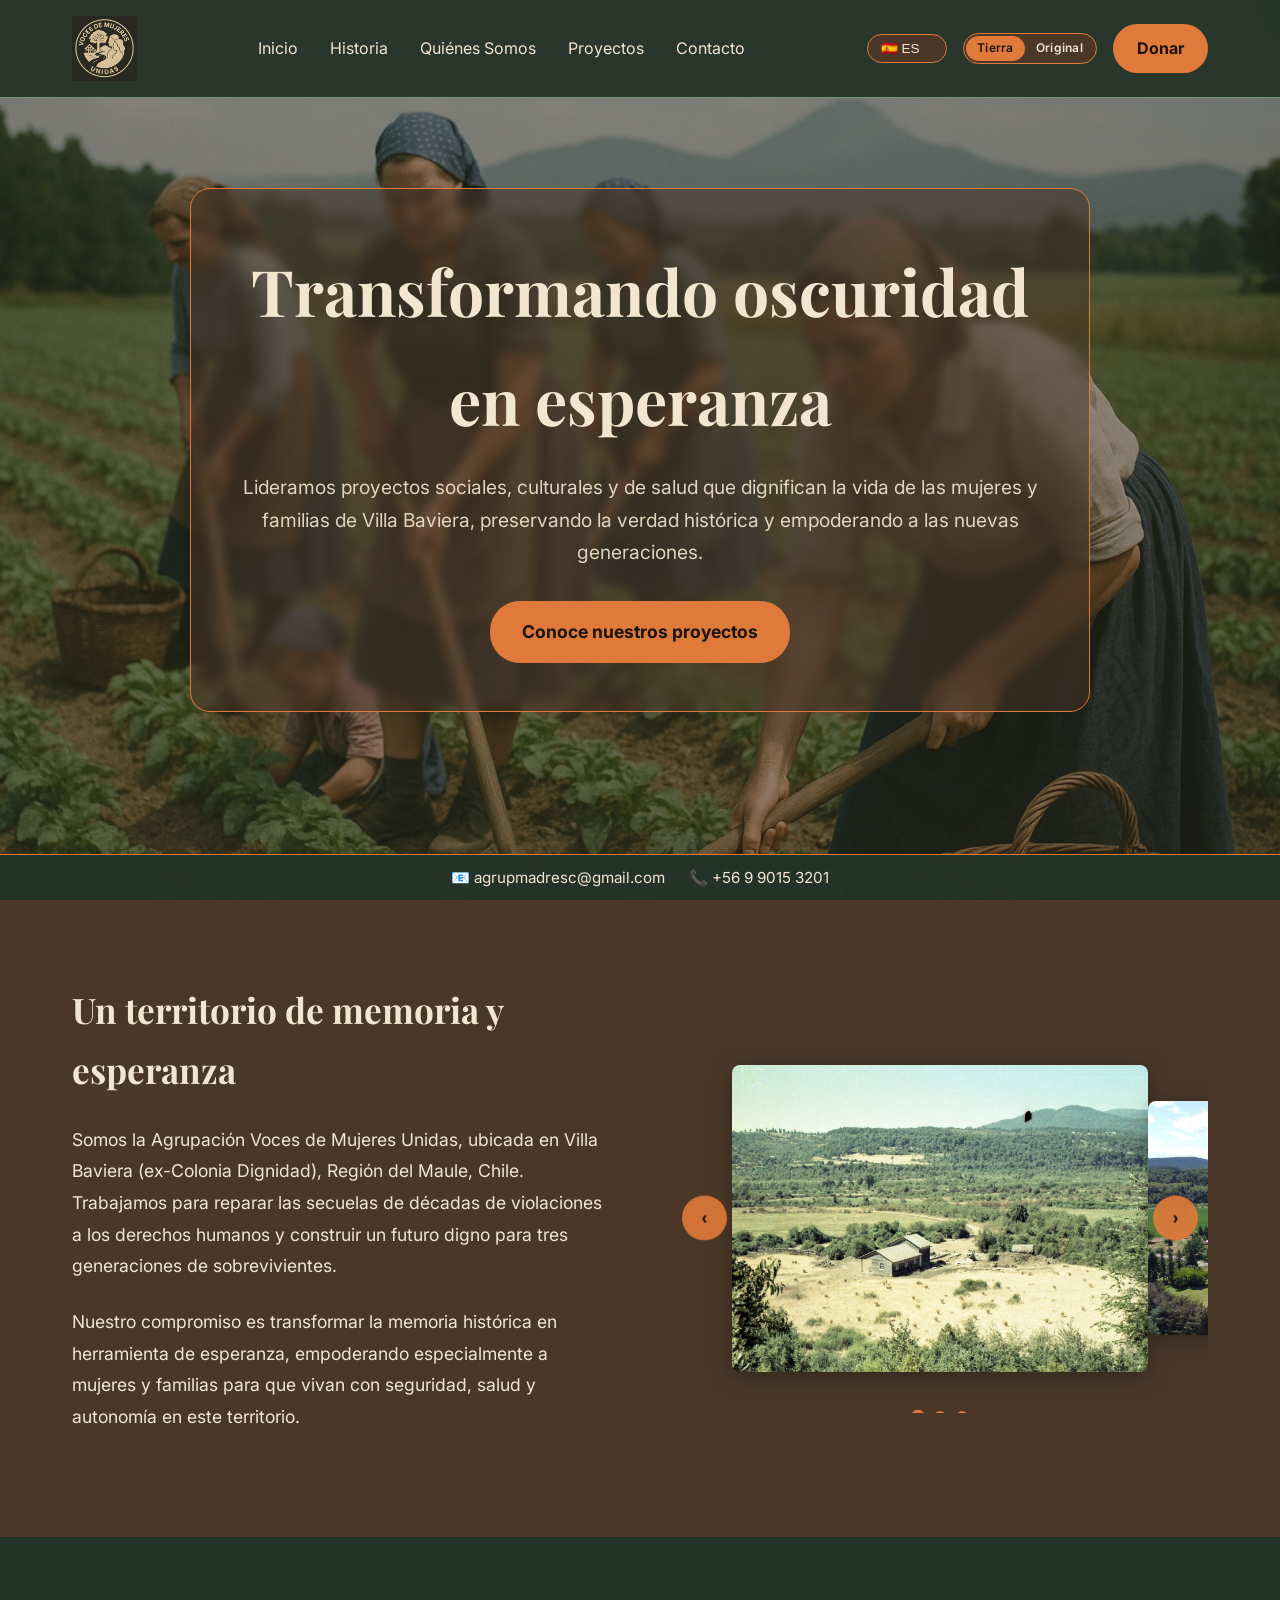
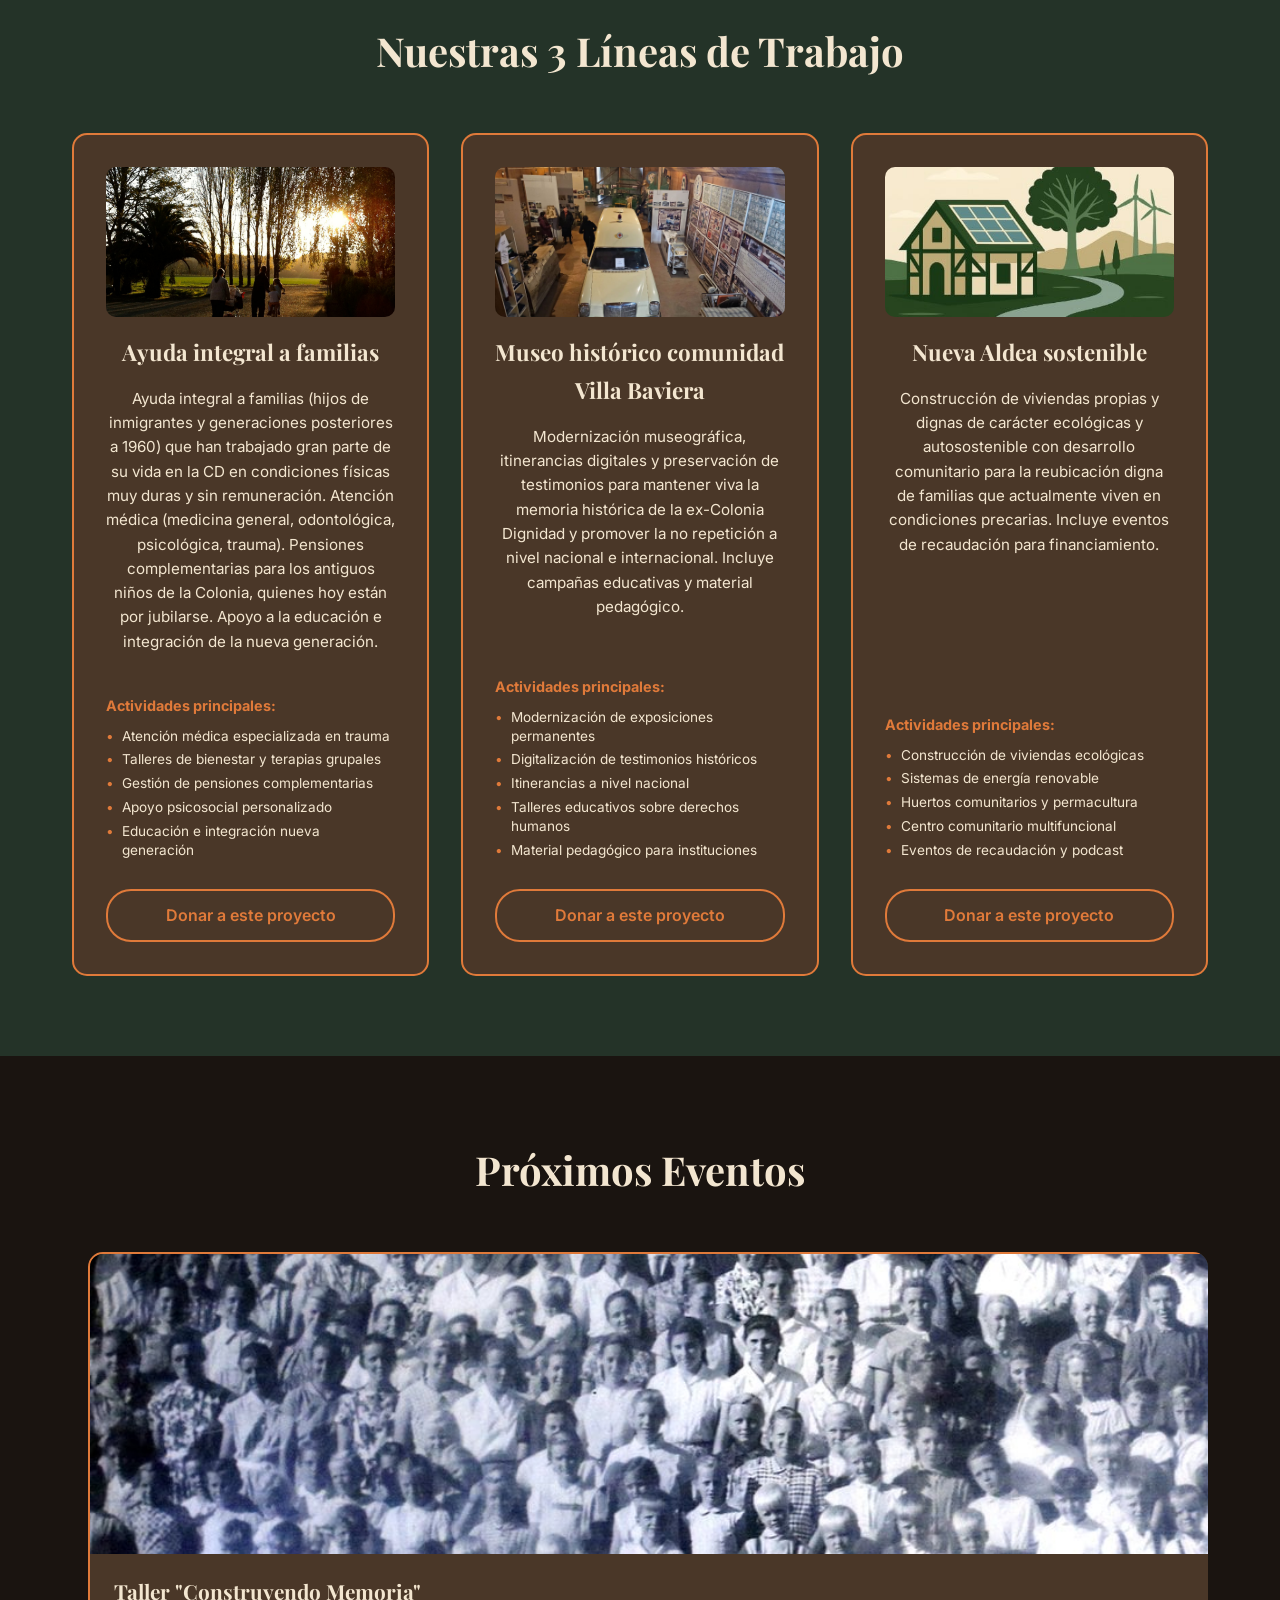
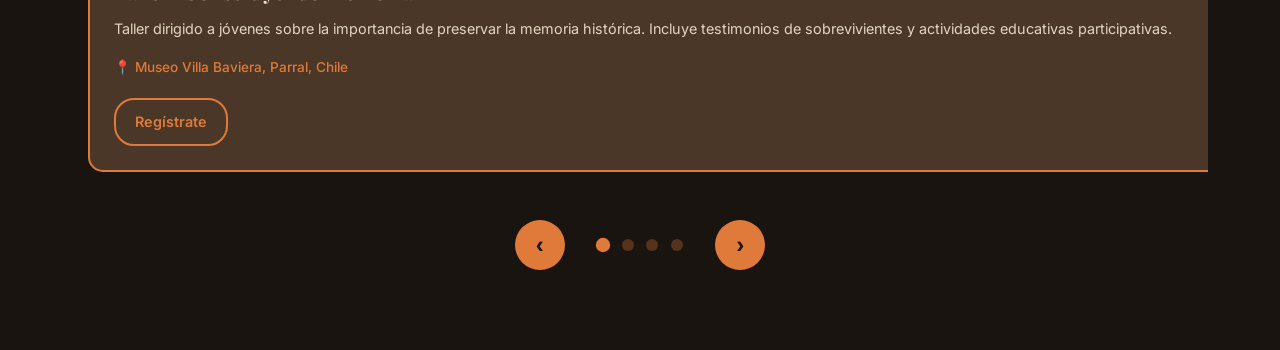
==== commit 7b93cf49: "Feat: paleta Tierra (verde, naranja y marrón) con vuelta a la original Se prueba una paleta de bosqu" ====
--- a/index.html
+++ b/index.html
@@ -1,6 +1,8 @@
 <!DOCTYPE html>
 <html lang="es">
 <head>
+    <script>(function(){try{var t=localStorage.getItem('vb-color-theme');document.documentElement.setAttribute('data-theme',(t==='original'?'original':'tierra'));}catch(e){document.documentElement.setAttribute('data-theme','tierra');}})();</script>
+
     <meta charset="UTF-8">
     <meta name="viewport" content="width=device-width, initial-scale=1.0">
     <title>Voces de Mujeres Unidas - Transformando oscuridad en esperanza</title>
@@ -57,7 +59,7 @@
             top: 0;
             left: 0;
             width: 100%;
-            background: rgba(41, 41, 34, 0.95);
+            background: rgba(var(--primary-rgb), 0.95);
             backdrop-filter: blur(10px);
             z-index: 1000;
             padding: 1rem 0;
@@ -153,7 +155,7 @@
 
         .language-dropdown:focus {
             outline: none;
-            box-shadow: 0 0 0 2px rgba(201, 176, 80, 0.3);
+            box-shadow: 0 0 0 2px rgba(var(--accent-rgb), 0.3);
         }
 
         .language-dropdown option {
@@ -176,7 +178,7 @@
         }
 
         .btn-donate:hover {
-            background: #B8A045;
+            background: var(--accent-hover);
             color: var(--neutral-dark);
             transform: translateY(-2px);
         }
@@ -185,7 +187,7 @@
         .hero {
             height: 100vh;
             min-height: 600px;
-            background: linear-gradient(rgba(41, 41, 34, 0.3), rgba(41, 41, 34, 0.3)),
+            background: linear-gradient(rgba(var(--primary-rgb), 0.3), rgba(var(--primary-rgb), 0.3)),
                         url('images/Fondo_Hero_Principal.jpg');
             background-size: cover;
             background-position: center;
@@ -206,7 +208,7 @@
             left: 0;
             right: 0;
             bottom: 0;
-            background: rgba(62, 59, 49, 0.2);
+            background: rgba(var(--secondary-rgb), 0.2);
             z-index: 1;
         }
 
@@ -215,7 +217,7 @@
             padding: 0 2rem;
             position: relative;
             z-index: 2;
-            background: rgba(62, 59, 49, 0.5);
+            background: rgba(var(--secondary-rgb), 0.5);
             border-radius: 20px;
             padding: 3rem 2rem;
             backdrop-filter: blur(5px);
@@ -251,7 +253,7 @@
         }
 
         .btn-primary:hover {
-            background: #B8A045;
+            background: var(--accent-hover);
             color: var(--neutral-dark);
             transform: translateY(-3px);
         }
@@ -373,7 +375,7 @@
             position: absolute;
             top: 50%;
             transform: translateY(-50%);
-            background: rgba(201, 176, 80, 0.9);
+            background: rgba(var(--accent-rgb), 0.9);
             color: var(--neutral-dark);
             border: none;
             width: 45px;
@@ -507,13 +509,13 @@
             gap: 1rem;
             margin: 1.5rem 0;
             padding: 1rem;
-            background: rgba(201, 176, 80, 0.1);
+            background: rgba(var(--accent-rgb), 0.1);
             border-radius: 10px;
-            border: 1px solid rgba(201, 176, 80, 0.3);
+            border: 1px solid rgba(var(--accent-rgb), 0.3);
         }
 
         .project-card:hover .project-stats {
-            background: rgba(31, 31, 20, 0.1);
+            background: rgba(var(--neutral-dark-rgb), 0.1);
             border-color: var(--neutral-dark);
         }
 
@@ -645,7 +647,7 @@
 
         .event-card:hover {
             transform: translateY(-5px);
-            box-shadow: 0 10px 30px rgba(201, 176, 80, 0.3);
+            box-shadow: 0 10px 30px rgba(var(--accent-rgb), 0.3);
         }
 
         .event-image {
@@ -748,7 +750,7 @@
         }
 
         .carousel-btn:hover {
-            background: #B8A045;
+            background: var(--accent-hover);
             transform: scale(1.1);
         }
 
@@ -761,7 +763,7 @@
             width: 12px;
             height: 12px;
             border-radius: 50%;
-            background: rgba(201, 176, 80, 0.3);
+            background: rgba(var(--accent-rgb), 0.3);
             cursor: pointer;
             transition: all 0.3s ease;
         }
@@ -799,7 +801,7 @@
                 top: 64px;
                 left: 0;
                 width: 100%;
-                background: rgba(41,41,34,.98);
+                background: rgba(var(--primary-rgb), .98);
                 border-bottom: 1px solid var(--secondary-medium);
                 padding: .5rem .75rem;
                 flex-direction: column;
@@ -994,7 +996,7 @@
             bottom: 0;
             left: 0;
             right: 0;
-            background: rgba(41, 41, 34, 0.98);
+            background: rgba(var(--primary-rgb), 0.98);
             border-top: 1px solid var(--accent-gold);
             padding: 0.6rem 1rem;
             z-index: 2000;
@@ -1023,6 +1025,7 @@
             }
         }
     </style>
+    <link rel="stylesheet" href="css/theme.css">
 </head>
 
 <body>
@@ -1050,6 +1053,10 @@
                         <option value="en">🇺🇸 EN</option>
                         <option value="de">🇩🇪 DE</option>
                     </select>
+                </div>
+                <div class="theme-switcher" role="group" aria-label="Paleta de colores">
+                    <button type="button" class="theme-switcher-btn" data-theme-value="tierra">Tierra</button>
+                    <button type="button" class="theme-switcher-btn" data-theme-value="original">Original</button>
                 </div>
                 <a href="#donar" class="btn-donate" id="btn-donar-header" onclick="event.preventDefault(); window.open('https://www.paypal.com/donate/?hosted_button_id=QHFGQRJQQG8YU','_blank','noopener');">Donar</a>
             </div>
@@ -1791,5 +1798,6 @@
         <a href="mailto:agrupmadresc@gmail.com">📧 agrupmadresc@gmail.com</a>
         <a href="tel:+56990153201">📞 +56 9 9015 3201</a>
     </div>
+    <script src="js/theme.js"></script>
 </body>
 </html>
--- a/css/theme.css
+++ b/css/theme.css
@@ -0,0 +1,91 @@
+/* Paletas de color — se puede volver atrás con el interruptor del encabezado.
+   Tierra (por defecto): verde bosque, naranja terracota, marrón tierra.
+   Original: oliva y oro actuales. */
+
+:root,
+:root[data-theme="tierra"] {
+    --primary-dark: #243328;
+    --primary-rgb: 36, 51, 40;
+    --secondary-medium: #4A3728;
+    --secondary-rgb: 74, 55, 40;
+    --accent-gold: #E07A3A;
+    --accent-rgb: 224, 122, 58;
+    --accent-hover: #C5662E;
+    --accent-green: #6B9A74;
+    --neutral-light: #F3E6D0;
+    --neutral-dark: #1A1410;
+    --neutral-dark-rgb: 26, 20, 16;
+    --text-primary: #F3E6D0;
+    --text-dark: #1A1410;
+}
+
+:root[data-theme="original"] {
+    --primary-dark: #292922;
+    --primary-rgb: 41, 41, 34;
+    --secondary-medium: #3E3B31;
+    --secondary-rgb: 62, 59, 49;
+    --accent-gold: #C9B050;
+    --accent-rgb: 201, 176, 80;
+    --accent-hover: #B8A045;
+    --accent-green: #C9B050;
+    --neutral-light: #EAEAC4;
+    --neutral-dark: #1F1F14;
+    --neutral-dark-rgb: 31, 31, 20;
+    --text-primary: #EAEAC4;
+    --text-dark: #1F1F14;
+}
+
+:root[data-theme="tierra"] .header {
+    border-bottom-color: var(--accent-green);
+}
+
+.theme-switcher {
+    display: inline-flex;
+    align-items: center;
+    background: var(--secondary-medium);
+    border: 1px solid var(--accent-gold);
+    border-radius: 20px;
+    padding: 2px;
+    gap: 0;
+    flex-shrink: 0;
+}
+
+.theme-switcher-btn {
+    appearance: none;
+    border: 0;
+    background: transparent;
+    color: var(--neutral-light);
+    font-family: var(--font-body);
+    font-size: 0.75rem;
+    font-weight: 600;
+    letter-spacing: 0.02em;
+    padding: 0.35rem 0.7rem;
+    border-radius: 16px;
+    cursor: pointer;
+    line-height: 1.2;
+    transition: background 0.2s ease, color 0.2s ease;
+}
+
+.theme-switcher-btn[aria-pressed="true"] {
+    background: var(--accent-gold);
+    color: var(--neutral-dark);
+}
+
+.theme-switcher-btn:focus-visible {
+    outline: 2px solid var(--accent-gold);
+    outline-offset: 2px;
+}
+
+@media (max-width: 900px) {
+    .theme-switcher-btn {
+        font-size: 0.7rem;
+        padding: 0.3rem 0.55rem;
+    }
+}
+
+@media (max-width: 640px) {
+    .theme-switcher-btn {
+        font-size: 0.65rem;
+        padding: 0.28rem 0.42rem;
+    }
+}
